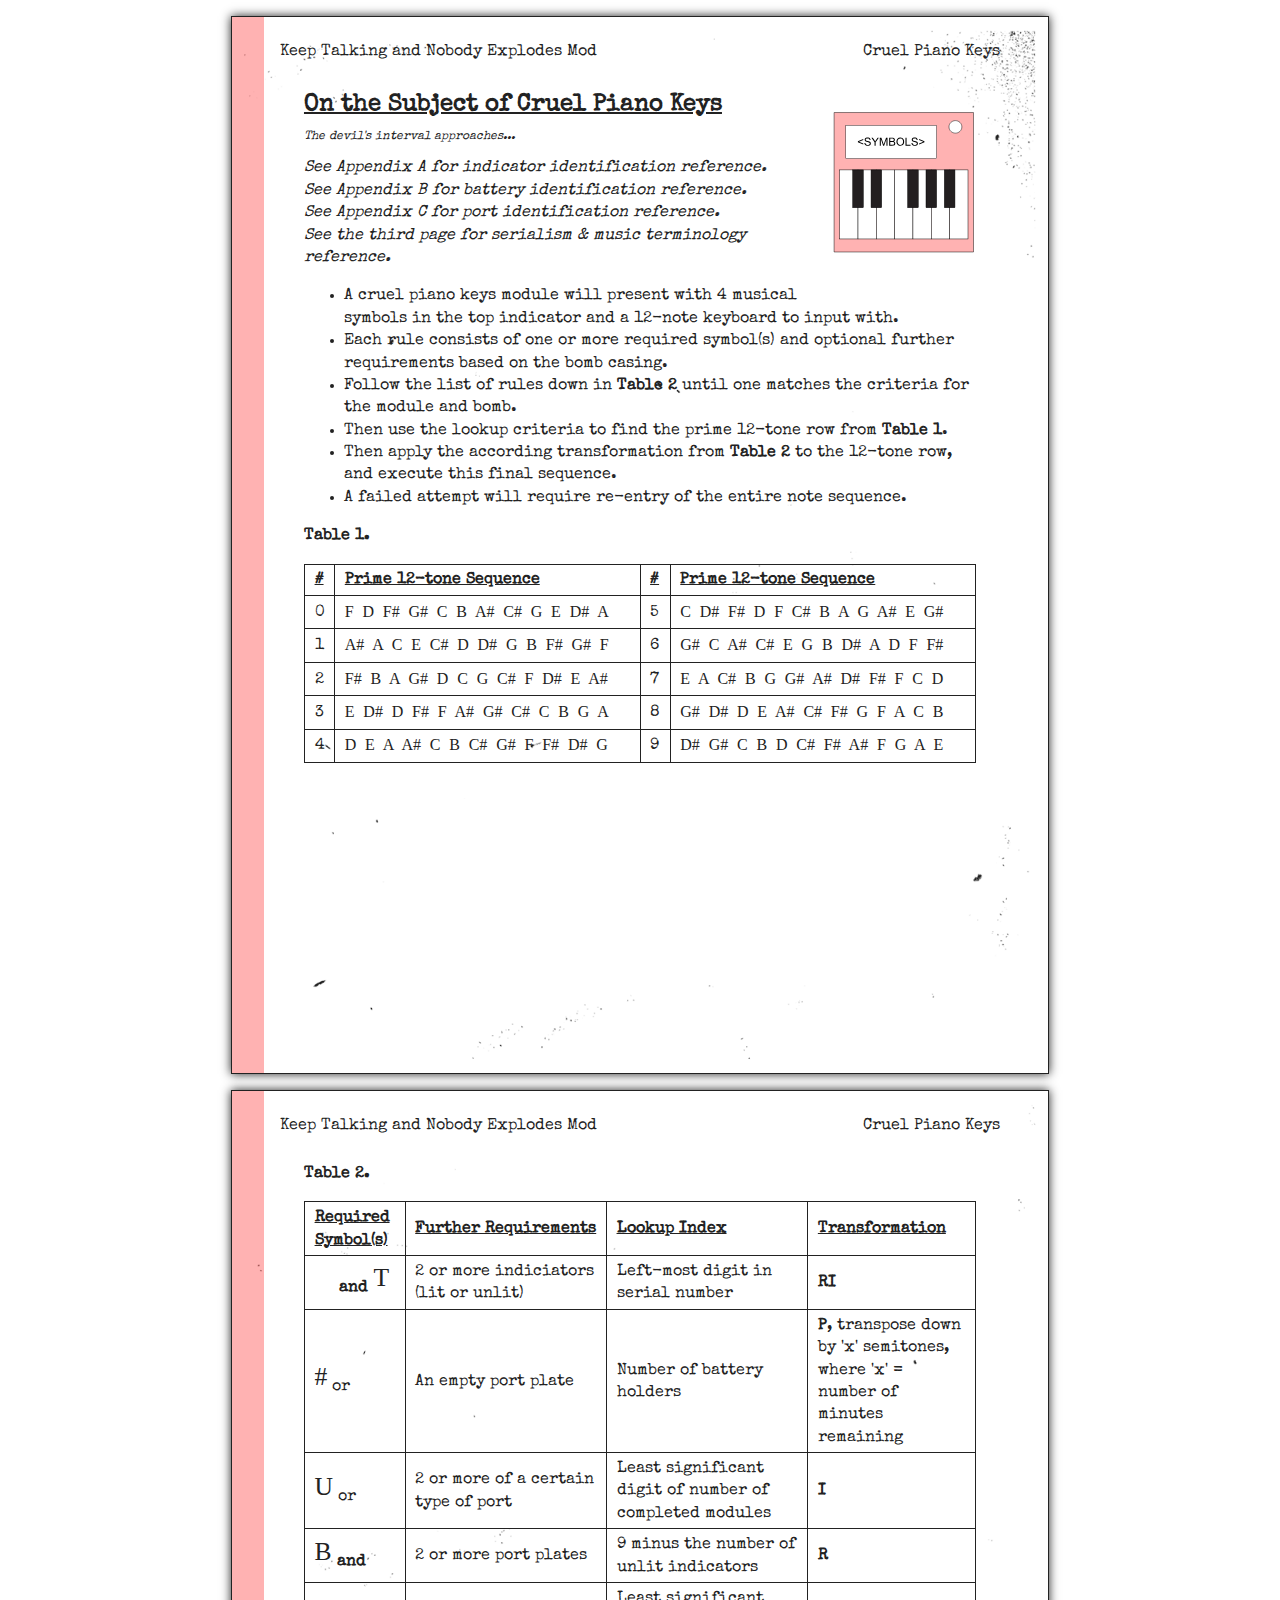
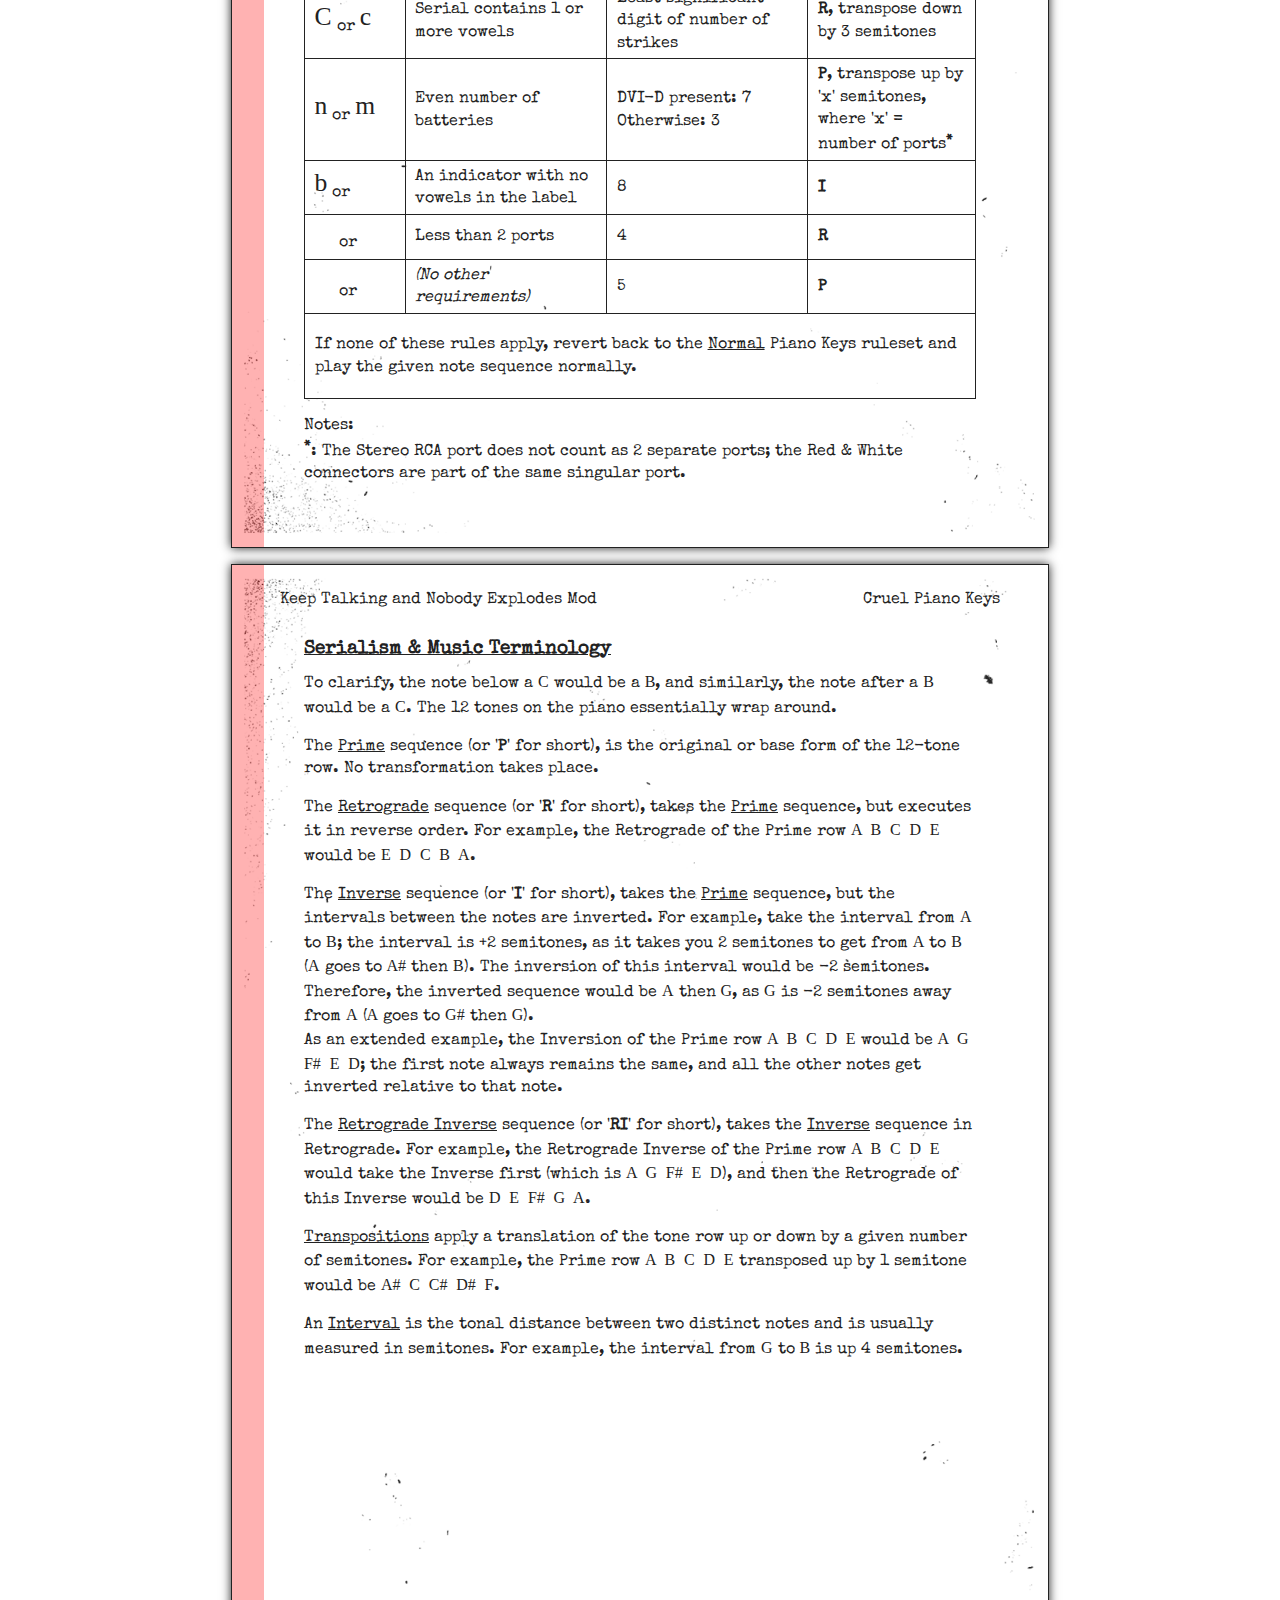
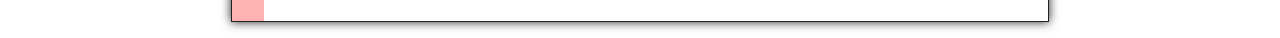
==== CruelManual/index.html @ 4126e9aa "Update the cruel piano keys manual page." ====
<!DOCTYPE html>
<html class="no-js"><!--<![endif]--><head><meta http-equiv="Content-Type" content="text/html; charset=UTF-8">
    
    <meta http-equiv="X-UA-Compatible" content="IE=edge">
    <title>Keep Talking and Nobody Explodes Mod - Cruel Piano Keys</title>
    <meta name="viewport" content="initial-scale=1"> 
    <link href='https://fonts.googleapis.com/css?family=Special+Elite' rel='stylesheet' type='text/css'>
    <link rel="stylesheet" type="text/css" href="css/normalize.css">
    <link rel="stylesheet" type="text/css" href="css/main.css">
</head>
<body>
<div class="section">
    <div class="page page-bg-03">
        <div class="hardmodule-wrap">
            <div class="hardmodule">
            </div>
        </div>
        <div class="page-header">
			<span class="page-header-doc-title">Keep Talking and Nobody Explodes Mod</span>
			<span class="page-header-section-title">Cruel Piano Keys</span>
		</div>
        <div class="page-content">
    	    <img src="img/Component.svg" class="diagram" />
            <h2>On the Subject of Cruel Piano Keys</h2>
            <p class="flavour-text">
                The devil's interval approaches...
			</p>
            <p class="appendix-reference">
                See Appendix A for indicator identification reference.<br />
                See Appendix B for battery identification reference.<br />
                See Appendix C for port identification reference.<br />
                See the third page for serialism &amp; music terminology reference.
            </p>
            <p>
			<ul>
                <li>A cruel piano keys module will present with 4 musical symbols in the top indicator and a 12-note keyboard to input with.</li>
                <li>Each rule consists of one or more required symbol(s) and optional further requirements based on the bomb casing.</li>
                <li>Follow the list of rules down in <strong>Table 2</strong> until one matches the criteria for the module and bomb.</li>
                <li>Then use the lookup criteria to find the prime 12-tone row from <strong>Table 1</strong>.</li>
                <li>Then apply the according transformation from <strong>Table 2</strong> to the 12-tone row, and execute this final sequence.</li>
                <li>A failed attempt will require re-entry of the entire note sequence.</li>
            </ul>
            </p>
            <p>
            <strong>Table 1.</strong>
            <table>
                <thead>
                    <tr>
                        <td width="4%"><strong><em>#</em></strong></td>
                        <td width="46%"><strong><em>Prime 12-tone Sequence</em></strong></td>
                        <td width="4%"><strong><em>#</em></strong></td>
                        <td width="46%"><strong><em>Prime 12-tone Sequence</em></strong></td>
                    </tr>
                </thead>
                <tr>
                    <td>0</td>
                    <td><span class="music-chord">F D F# G# C B A# C# G E D# A</span></td>
                    <td>5</td>
                    <td><span class="music-chord">C D# F# D F C# B A G A# E G#</span></td>
                </tr>
                <tr>
                    <td>1</td>
                    <td><span class="music-chord">A# A C E C# D D# G B F# G# F</span></td>
                    <td>6</td>
                    <td><span class="music-chord">G# C A# C# E G B D# A D F F#</span></td>
                </tr>
                <tr>
                    <td>2</td>
                    <td><span class="music-chord">F# B A G# D C G C# F D# E A#</span></td>
                    <td>7</td>
                    <td><span class="music-chord">E A C# B G G# A# D# F# F C D</span></td>
                </tr>
                <tr>
                    <td>3</td>
                    <td><span class="music-chord">E D# D F# F A# G# C# C B G A</span></td>
                    <td>8</td>
                    <td><span class="music-chord">G# D# D E A# C# F# G F A C B</span></td>
                </tr>
                <tr>
                    <td>4</td>
                    <td><span class="music-chord">D E A A# C B C# G# F F# D# G</span></td>
                    <td>9</td>
                    <td><span class="music-chord">D# G# C B D C# F# A# F G A E</span></td>
                </tr>
            </table>
            </p>
        </div>
    </div>
</div>
<div class="section">
    <div class="page page-bg-05">
        <div class="hardmodule-wrap">
            <div class="hardmodule">
            </div>
        </div>
        <div class="page-header">
            <span class="page-header-doc-title">Keep Talking and Nobody Explodes Mod</span>
            <span class="page-header-section-title">Cruel Piano Keys</span>
        </div>
        <div class="page-content">
            <p>
            <strong>Table 2.</strong>
            <table>
                <thead>
                    <tr>
                        <td width="15%"><strong><em>Required Symbol(s)</em></strong></td>
                        <td width="30%"><strong><em>Further Requirements</em></strong></td>
                        <td width="30%"><strong><em>Lookup Index</em></strong></td>
                        <td width="25%"><strong><em>Transformation</em></strong></td>
                    </tr>
                </thead>

<!--
                /Natural: n
                /Flat: b
                /Sharp: #
                /Mordent: m
                /Turn = T
                /CommonTime = c
                /CutCommonTime = C
                /Fermata = U                
                /AltoClef = B

                /CrotchetRest = 
                //DownBow = 
                //Breeve = 
                //SemiquaverRest = 
                //DoubleSharp = 
-->

                <tr>
                    <td><span class="music-symbol"></span> <strong>and</strong> <span class="music-symbol">T</span></td>
                    <td>2 or more indiciators (lit or unlit)</td>
                    <td>Left-most digit in serial number</td>
                    <td><strong>RI</strong></td>
                </tr>  
                <tr>
                    <td><span class="music-symbol">#</span> or <span class="music-symbol"></span></td>
                    <td>An empty port plate</td>
                    <td>Number of battery holders</td>
                    <td><strong>P</strong>, transpose down by 'x' semitones, where 'x' = number of minutes remaining</td>
                </tr>
                <tr>
                    <td><span class="music-symbol">U</span> or <span class="music-symbol"></span></td>
                    <td>2 or more of a certain type of port</td>
                    <td>Least significant digit of number of completed modules</td>
                    <td><strong>I</strong></td>
                </tr>
                <tr>
                    <td><span class="music-symbol">B</span> <strong>and</strong> <span class="music-symbol"></span></td>
                    <td>2 or more port plates</td>
                    <td>9 minus the number of unlit indicators</td>
                    <td><strong>R</strong></td>
                </tr>
                <tr>
                    <td><span class="music-symbol">C</span> or <span class="music-symbol">c</span></td>
                    <td>Serial contains 1 or more vowels</td>
                    <td>Least significant digit of number of strikes</td>
                    <td><strong>R</strong>, transpose down by 3 semitones</td>
                </tr>
                <tr>
                    <td><span class="music-symbol">n</span> or <span class="music-symbol">m</span></td>
                    <td>Even number of batteries</td>
                    <td>DVI-D present: 7<br />Otherwise: 3</td>
                    <td><strong>P</strong>, transpose up by 'x' semitones, where 'x' = number of ports<strong><sup>*</sup></strong></td>
                </tr>
                <tr>
                    <td><span class="music-symbol">b</span> or <span class="music-symbol"></span></td>
                    <td>An indicator with no vowels in the label</td>
                    <td>8</td>
                    <td><strong>I</strong></td>
                </tr>
                <tr>
                    <td><span class="music-symbol"></span> or <span class="music-symbol"></span></td>
                    <td>Less than 2 ports</td>
                    <td>4</td>
                    <td><strong>R</strong></td>
                </tr>
                <tr>
                    <td><span class="music-symbol"></span> or <span class="music-symbol"></span></td>
                    <td><span class="no-requirement">(No other requirements)</td>
                    <td>5</td>
                    <td><strong>P</strong></td>
                </tr>
                <tr>
                    <td colspan="4"><div style="margin:1em 0 1em 0">If none of these rules apply, revert back to the <em>Normal</em> Piano Keys ruleset and play the given note sequence normally.</div></td>
                </tr>
            </table>
            </p>
            <p>
            Notes:<br />
            <strong><sup>*</sup></strong>: The Stereo RCA port does not count as 2 separate ports; the Red &amp; White connectors are part of the same singular port.
            </p>
        </div>
    </div>
</div>
<div class="section">
    <div class="page page-bg-02">
        <div class="hardmodule-wrap">
            <div class="hardmodule">
            </div>
        </div>
        <div class="page-header">
            <span class="page-header-doc-title">Keep Talking and Nobody Explodes Mod</span>
            <span class="page-header-section-title">Cruel Piano Keys</span>
        </div>
        <div class="page-content">
            <h3>Serialism &amp; Music Terminology</h3>
            <p>
                To clarify, the note below a <span class="music-chord">C</span> would be a <span class="music-chord">B</span>, and similarly, the note after a <span class="music-chord">B</span> would be a <span class="music-chord">C</span>. The 12 tones on the piano essentially wrap around.
            </p>
            <p>
                The <em>Prime</em> sequence (or '<strong>P</strong>' for short), is the original or base form of the 12-tone row. No transformation takes place.
            </p>
            <p>
                The <em>Retrograde</em> sequence (or '<strong>R</strong>' for short), takes the <em>Prime</em> sequence, but executes it in reverse order. For example, the Retrograde of the Prime row <span class="music-chord">A B C D E</span> would be <span class="music-chord">E D C B A</span>.
            </p>
            <p>
                The <em>Inverse</em> sequence (or '<strong>I</strong>' for short), takes the <em>Prime</em> sequence, but the intervals between the notes are inverted. For example, take the interval from <span class="music-chord">A</span> to <span class="music-chord">B</span>; the interval is +2 semitones, as it takes you 2 semitones to get from <span class="music-chord">A</span> to <span class="music-chord">B</span> (<span class="music-chord">A</span> goes to <span class="music-chord">A#</span> then <span class="music-chord">B</span>). The inversion of this interval would be -2 semitones. Therefore, the inverted sequence would be <span class="music-chord">A</span> then <span class="music-chord">G</span>, as <span class="music-chord">G</span> is -2 semitones away from <span class="music-chord">A</span> (<span class="music-chord">A</span> goes to <span class="music-chord">G#</span> then <span class="music-chord">G</span>).<br />As an extended example, the Inversion of the Prime row <span class="music-chord">A B C D E</span> would be <span class="music-chord">A G F# E D</span>; the first note always remains the same, and all the other notes get inverted relative to that note.
            </p>
            <p>
                The <em>Retrograde Inverse</em> sequence (or '<strong>RI</strong>' for short), takes the <em>Inverse</em> sequence in Retrograde. For example, the Retrograde Inverse of the Prime row <span class="music-chord">A B C D E</span> would take the Inverse first (which is <span class="music-chord">A G F# E D</span>), and then the Retrograde of this Inverse would be <span class="music-chord">D E F# G A</span>.
            </p>
            <p>
                <em>Transpositions</em> apply a translation of the tone row up or down by a given number of semitones. For example, the Prime row <span class="music-chord">A B C D E</span> transposed up by 1 semitone would be <span class="music-chord">A# C C# D# F</span>.
            </p>
            <p>
                An <em>Interval</em> is the tonal distance between two distinct notes and is usually measured in semitones. For example, the interval from <span class="music-chord">G</span> to <span class="music-chord">B</span> is up 4 semitones.
            </p>
        </div>
    </div>
</div>
</body>
</html>
---- CruelManual/css/main.css ----
/* 
 *  Some useful numbers...
 *
 *  When font-size is 1em/12pt/16px/100%:
 *  1px = 0.0625em (when PPI is 96)
 *  1in = 6em
 *  1pt = 0.0833333em (1/12em)
 *
 */

/*! HTML5 Boilerplate v4.3.0 | MIT License | http://h5bp.com/ */

/*
 * What follows is the result of much research on cross-browser styling.
 * Credit left inline and big thanks to Nicolas Gallagher, Jonathan Neal,
 * Kroc Camen, and the H5BP dev community and team.
 */

/* ==========================================================================
   Base styles: opinionated defaults
   ========================================================================== */

html,
button,
input,
select,
textarea {
    color: #222;
}
@media print {
    html,
    button,
    input,
    select,
    textarea {
        color: #000;
    }
}

@font-face {
    font-family: 'OpusStd';
    src: url('../font/OpusStd.otf');
}

@font-face {
    font-family: 'OpusChordsSansStd';
    src: url('../font/OpusChordsSansStd.otf');
}

html {
    font-family: 'Special Elite', 'Courier New', monospace;
    font-size: 1em;
    line-height: 1.4;
}

/*
 * Remove text-shadow in selection highlight: h5bp.com/i
 * These selection rule sets have to be separate.
 * Customize the background color to match your design.
 */

::-moz-selection {
    background: #b3d4fc;
    text-shadow: none;
}

::selection {
    background: #b3d4fc;
    text-shadow: none;
}

/*
 * A better looking default horizontal rule
 */

hr {
    display: block;
    height: 1px;
    border: 0;
    border-top: 1px solid #ccc;
    margin: 1em 0;
    padding: 0;
}

/*
 * Remove the gap between images, videos, audio and canvas and the bottom of
 * their containers: h5bp.com/i/440
 */

audio,
canvas,
img,
video {
    vertical-align: middle;
}

/*
 * Remove default fieldset styles.
 */

fieldset {
    border: 0;
    margin: 0;
    padding: 0;
}

/*
 * Allow only vertical resizing of textareas.
 */

textarea {
    resize: vertical;
}

/* ==========================================================================
   Author's custom styles
   ========================================================================== */

html {
    margin: 0;
    padding: 0;
}
body {
    margin: 0;
    padding: 0;
    background: url('../img/web-background.jpg');
    background-attachment: fixed;
}
@media print {
    body {
        background: none;
    }
}

p,
pre {
    margin: .5em 0 1em; /* bring top of paragraphs closer to headers */
}

em {
    font-style:normal;
    text-decoration:underline;
}

h1 {
    font-size: 2em;
    margin: 0.67em 0 0;
}

h2 {
    font-size: 1.5em;
    margin: 0.83em 0 0;
}

h3 {
    font-size: 1.17em;
    margin: 1em 0 0;
}

h4 {
    font-size: 1em;
    margin: 1.33em 0 0;
}

h5 {
    font-size: 0.83em;
    margin: 1.67em 0 0;
}

h6 {
    font-size: 0.67em;
    margin: 2.33em 0 0;
}

h2, h3, h4 {
    text-decoration:underline;
}

li ul {
    margin: 0;
}

table {
    border-collapse:collapse;
}

table, th, td {
    border: 1px solid #222;
}
@media print {
    table, th, td {
        border-color: black;
    }
}

td, th {
    padding: .3em .6em .2em;
}

.new-block-formatting-context {
     /* Starts a new block formatting context which will prevent text from wrapping tightly around
        an image, etc.
        http://colinaarts.com/articles/the-magic-of-overflow-hidden/
      */
    overflow: hidden;
}

.no-border, .no-border tr, .no-border tr th, .no-border tr td {
    border: none;
}

.centered-img {
    display: block;
    margin-left: auto;
    margin-right: auto;
}

.diagram {
    width: 9em;
    float: right;
    margin-left: 1em;
    margin-bottom: 1em;
}

.diagram-label {
	text-align:center;
}

.page {
    margin: 1em auto;
    padding: 0;
    border: 1px solid #222; /* Safely using px because exists outside layout of page content */
    box-shadow: #222 0.0em 0em 0.6em;
    clear: both;
    background-color: #FFF;
    background-repeat: no-repeat;
    background-position: center; 
    background-size: 100%;
    width: 51em; /* = 8.5in at 12pt (1em) */
    min-height: 66em; /* = 11in at 12pt (1em) */
}
@media print {
    .page {
        margin: 0;
        border: none;
        box-shadow: none;
        max-width: none;
        min-height: initial;

        width: 51em; /* = 8.5in at 12pt (1em) */
        height: 66em; /* = 11in at 12pt (1em) */
        page-break-before: always;
    }
}

.page-bg-01 {
    background-image: url("../img/page-bg-noise-01.png");
}

.page-bg-02 {
    background-image: url("../img/page-bg-noise-02.png");
}

.page-bg-03 {
    background-image: url("../img/page-bg-noise-03.png");
}

.page-bg-04 {
    background-image: url("../img/page-bg-noise-04.png");
}

.page-bg-05 {
    background-image: url("../img/page-bg-noise-05.png");
}

.page-bg-06 {
    background-image: url("../img/page-bg-noise-06.png");
}

.page-bg-07 {
    background-image: url("../img/page-bg-noise-07.png");
}

@media print {
    .page-first {
        page-break-before: auto;
    }
}

.hardmodule-wrap {
    position: relative;
    width: 0px;
    height: 0px;
}

.hardmodule {
    position: relative;
    width: 2em;
    height: 66em;
    opacity: 0.3;
    background-color: #FF0000;
    -webkit-print-color-adjust: exact;
}

.page-content {
    margin: 4.5em 8.82% 0; /* = 0.75in ~0.75in 0 at 12pt (1em) */
    min-height: 57em; /* Leaving 3em at the bottom for footer (0.75in) */
}

.page-header {
    display: block;
    position: relative;
    height: 0;
    top: 1.5em; /* = 0.25in at 12pt (1em) */
    margin: 0 5.88%; /* = ~0.5in at 12pt (1em) */
}
/*.page-first .page-header {
    display: none;
}*/
.page-header-section-title {
    position: relative;
    height: 0;
    top: 0;
    float: right;
}
.page-header-doc-title {
    position: relative;
    height: 0;
    top: 0;
}

.page-footer {
    text-align: center;
}

.relative-footer {
    margin-top: 1.5em; /* = 0.25in */
    height: 3em /* = 0.5in */
}

.absolute-footer {
    position: relative;
    height: 0;
    top: 63em; /* = 10.5in at 12pt (1em) */
    display: none;
}

@media print {
    .relative-footer {
        display: none;
    }

    .absolute-footer {
        display: block;
    }
}

.appendix-reference {
    font-style: italic;
}

/* ==========================================================================
   Section-specific
   ========================================================================== */

.instructions {
    font-family: 'Cabin', sans-serif;
    line-height: normal;
}

.instructions h2, .instructions h3, .instructions h4 {
    text-decoration:none;
}

.instructions em {
    font-style: italic;
    text-decoration: none;
}

.bomb-diagram {
    text-align: center;
    margin: 0 auto;
    display:block;
}

.bomb-diagram-front {
	width: 18.0020625em; /* Hardcoding for IE */
}

.bomb-diagram-side {
	width: 5.3895625em; /* Hardcoding for IE */
}

.diagram-label {
}

.bomb-diagram img {
    height: 11.7em; /* just barely gives enough room for all the other text */
    vertical-align: middle;
    padding: .5em 1em;
}

.bomb-diagram table, .bomb-diagram tr, .bomb-diagram td {
    margin:0;
    padding:0;
    border:0;
}

.bomb-diagram table {
    margin: 0 auto;
}

.timer-diagram {
    text-align: center;
    display: block;
    float: right;
    width: 5em;
    padding: 0;
    margin: 0 0 2em 2em;
}

.timer-diagram img {
    width: 100%;
    margin: 0;
    padding: 0;
}

.section-title .page-content {
    text-align: center;
}

.section-title .vertical-spacer
{
    height: 20.5em;
}

.music-image {
    height: 45em;
}

.music-table td, .music-table th {
    padding: 0;
}

.password-table {
    margin-left: auto;
    margin-right: auto;
}

.repeaters-table {
    width: 98%;
    border: none;
    margin-left: auto;
    margin-right: auto;
}

.repeaters-spacer {
	border:none;
}

.whos-on-first-step1-table, .whos-on-first-step1-table td  {
    margin-left: auto;
    margin-right: auto;
	border:none;
}

.whos-on-first-step1-table th, .whos-on-first-step1-table td {
	font-size: 0.9em;
    width: 6.5em;
    padding: 0.45em 0.45em .7em .7em;
}

.whos-on-first-step1-table th table, .whos-on-first-step1-table td table {
    width: 95%;
    margin-left: auto;
    margin-right: auto;
		
}            

.whos-on-first-look-at-display  {
	background-color: black;
	color: white;
}
                            
.whos-on-first-step1-table td table td
{
	font-size: 1em;
    height: 1.5em;
	width: 50%;
    padding: 0;
	text-align: center;
	border: 1px solid black;
}

.whos-on-first-step1-table td table th
{
	font-size: 1em;
	height: 1.5em;
	padding: 0.1em 0.1em;
	text-align: center;
	border: 1px solid black;
}

.whos-on-first-step1-table th {
	border: 1px solid black;
}

.whos-on-first-step2-table {
	width: 105%;
}

.whos-on-first-step2-table th {
    padding-left: .2em;
	padding-right: .2em;
	padding-top: .15em;
	padding-bottom: .15em;
}

.whos-on-first-step2-table td {
    font-size: .78em;
}

.keypad-table {
    margin-left: auto;
    margin-right: auto;
    font-family: Arial, sans-serif;
    font-size: 2.2em;
    border-style: none;
    text-align: center;
}

.keypad-table-column {
    background-color: #FFF; /*For ensuring photocopy noise doesn't affect symbols*/
	padding: .1em;
}

.keypad-table-spacer {
	border-style: none;
}

.keypad-symbol-image {
	height:1.9em;
}

.maze {
	width:11em;
	height:11em;
	margin:.1em;
}

#morseCodeChart {
	float: left;
	margin-right: 1em;
    height: 32em;
	width: 24.8270625em; /* Hardcode for IE */
	border:1px solid #021a40;
	background-color:#ffffff;
}

.morse-code table th {
	font-size: 1.2em;
	font-weight: bold;
	width: 5em;
}

.morse-code table td {
	text-align: center;
}

.venn-wires table th {
	font-size: 1.2em;
	font-weight: bold;
}

.venn-wires table td {
	text-align: center;
}

#venndiagram {
	display: block;
	width: 70%;
    position:relative;
    top: -2em;
	margin-bottom: 0;
	margin-left: auto;
	margin-right: auto;
}


#vennlegend {
	width: 20em;
	float: left;
    position:relative;
    top: -0.7em;
}

#venntable {
	border-width: 0.2em;
    position:relative;
    top: -0.7em;
}

#venntable td {
	font-size: 0.75em;
}

.venn-wires .appendix-reference {
    margin-top: 0;
    position:relative;
}

.appendix-ports table {
    margin-top: 1em;
}

.appendix-ports img {
	height: 5em;
}

.appendix-ports table td {
	text-align: center;
}

.appendix-ports table th {
	font-size: 1.2em;
	font-weight: bold;
}

.needy-knob table {
    margin-left: 1.3em;
    margin-right: 1.3em;
}

.needy-knob table td, .needy-knob table th {
    width: 1.5em;
    text-align:center;
}

.needy-diagram-label {
	text-align:left;
}

.wire-sequence table {
    display: inline-table;
    margin-top: 1em;
    margin-bottom: 1em;
    width: 15.3em;
    font-size: 0.9em;
}

.wire-sequence td, .wire-sequence th {
    padding-left: 0.4em;
    padding-right: 0.4em;
}

.wire-sequence table .header {
    background-color: #222;
    color: #FFF;
}

.wire-sequence .blue-table {
    /* Because it's the middle table... */
    margin-left: .3em;
    margin-right: .3em;
}

.wire-sequence .second-col {
    width: 5em;
}

.memory-rules p {
    margin-top: .3em;
    font-size: 0.95em; /* TODO: Remove this, it's a quick hack to get printing looking nicer with our placeholder graphic design. */
}

.rhythm-heaven .sub-components {
    text-align: center;
    margin-left: auto;
    margin-right: auto;
}

.rhythm-heaven .sub-components img {
    width: 5em;
    max-height: 4em;
}

.rhythm-heaven .example {
    width: 29em;
    float: right;
    position: relative;
    top: -2.9em;
}

.rhythm-heaven .example td, .rhythm-heaven .example th {
    padding: .15em .7em;
}

.flavour-text
{
	font-style: italic;
	font-size:75%;
    margin-top: .5em;
}

.music-symbol
{
    font-family:'OpusStd';
    font-size:1.6em;
    position:relative;
    top:-0.2em;
}

.music-chord
{
    font-family:'OpusChordsSansStd';
    word-spacing:0.3em;
}

.no-requirement
{
    font-style:italic;
}

/* ==========================================================================
   Helper classes
   ========================================================================== */

/*
 * Image replacement
 */

.ir {
    background-color: transparent;
    border: 0;
    overflow: hidden;
    /* IE 6/7 fallback */
    *text-indent: -9999px;
}

.ir:before {
    content: "";
    display: block;
    width: 0;
    height: 150%;
}

/*
 * Hide from both screenreaders and browsers: h5bp.com/u
 */

.hidden {
    display: none !important;
    visibility: hidden;
}

/*
 * Hide from both screenreaders and browsers, but only for non-print
 */
.hide-screen {
    display: none;
    visibility: hidden;
}

@media print {
    .hide-screen {
        display: initial;
        visibility: initial;
    }
}

/*
 * Hide from both screenreaders and browsers, but only for print
 */
@media print {
    .hide-print {
        display: none;
        visibility: hidden;
    }
}

/*
 * Hide only visually, but have it available for screenreaders: h5bp.com/v
 */

.visuallyhidden {
    border: 0;
    clip: rect(0 0 0 0);
    height: 1px;
    margin: -1px;
    overflow: hidden;
    padding: 0;
    position: absolute;
    width: 1px;
}

/*
 * Extends the .visuallyhidden class to allow the element to be focusable
 * when navigated to via the keyboard: h5bp.com/p
 */

.visuallyhidden.focusable:active,
.visuallyhidden.focusable:focus {
    clip: auto;
    height: auto;
    margin: 0;
    overflow: visible;
    position: static;
    width: auto;
}

/*
 * Hide visually and from screenreaders, but maintain layout
 */

.invisible {
    visibility: hidden;
}

/*
 * Clearfix: contain floats
 *
 * For modern browsers
 * 1. The space content is one way to avoid an Opera bug when the
 *    `contenteditable` attribute is included anywhere else in the document.
 *    Otherwise it causes space to appear at the top and bottom of elements
 *    that receive the `clearfix` class.
 * 2. The use of `table` rather than `block` is only necessary if using
 *    `:before` to contain the top-margins of child elements.
 */

.clearfix:before,
.clearfix:after {
    content: " "; /* 1 */
    display: table; /* 2 */
}

.clearfix:after {
    clear: both;
}

/*
 * For IE 6/7 only
 * Include this rule to trigger hasLayout and contain floats.
 */

.clearfix {
    *zoom: 1;
}

/* ==========================================================================
   EXAMPLE Media Queries for Responsive Design.
   These examples override the primary ('mobile first') styles.
   Modify as content requires.
   ========================================================================== */

@media only screen and (min-width: 35em) {
    /* Style adjustments for viewports that meet the condition */
}

@media print,
       (-o-min-device-pixel-ratio: 5/4),
       (-webkit-min-device-pixel-ratio: 1.25),
       (min-resolution: 120dpi) {
    /* Style adjustments for high resolution devices */
}

/* ==========================================================================
   Print styles.
   Inlined to avoid required HTTP connection: h5bp.com/r
   ========================================================================== */

@media print {
    /* Removed all this stuff because we'll be aiming to make everything deliberate for print */
    * {
        /*background: transparent !important;
        color: #000 !important;*/ /* Black prints faster: h5bp.com/s */
        /*box-shadow: none !important;
        text-shadow: none !important;*/
    }

    a,
    a:visited {
        text-decoration: underline;
    }

    a[href]:after {
        content: " (" attr(href) ")";
    }

    abbr[title]:after {
        content: " (" attr(title) ")";
    }

    /*
     * Don't show links for images, or javascript/internal links
     */

    .ir a:after,
    a[href^="javascript:"]:after,
    a[href^="#"]:after {
        content: "";
    }

    pre,
    blockquote {
        border: 1px solid #999;
        page-break-inside: avoid;
    }

    thead {
        display: table-header-group; /* h5bp.com/t */
    }

    tr,
    img {
        page-break-inside: avoid;
    }

    img {
        max-width: 100% !important;
    }
    
    @page {
        margin: 0;
    }

    p,
    h2,
    h3 {
        orphans: 3;
        widows: 3;
    }

    h2,
    h3 {
        page-break-after: avoid;
    }
}
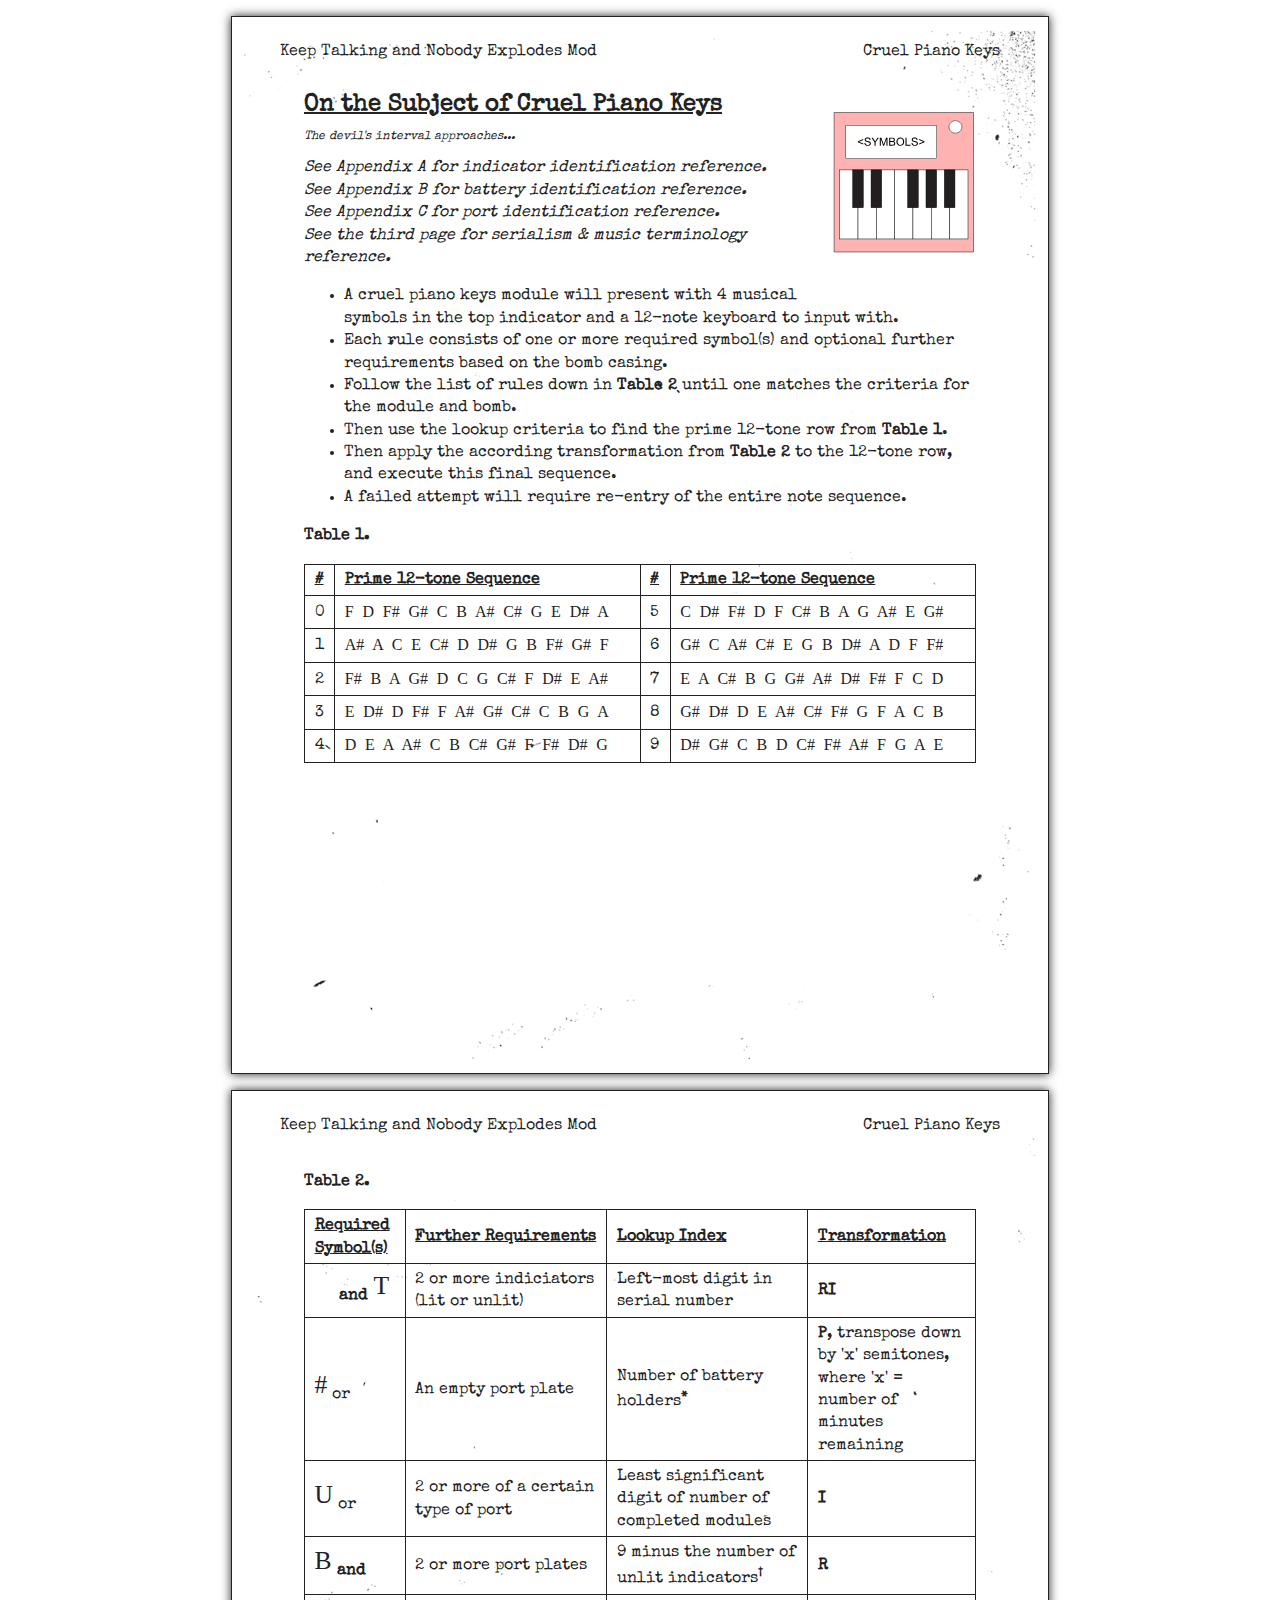
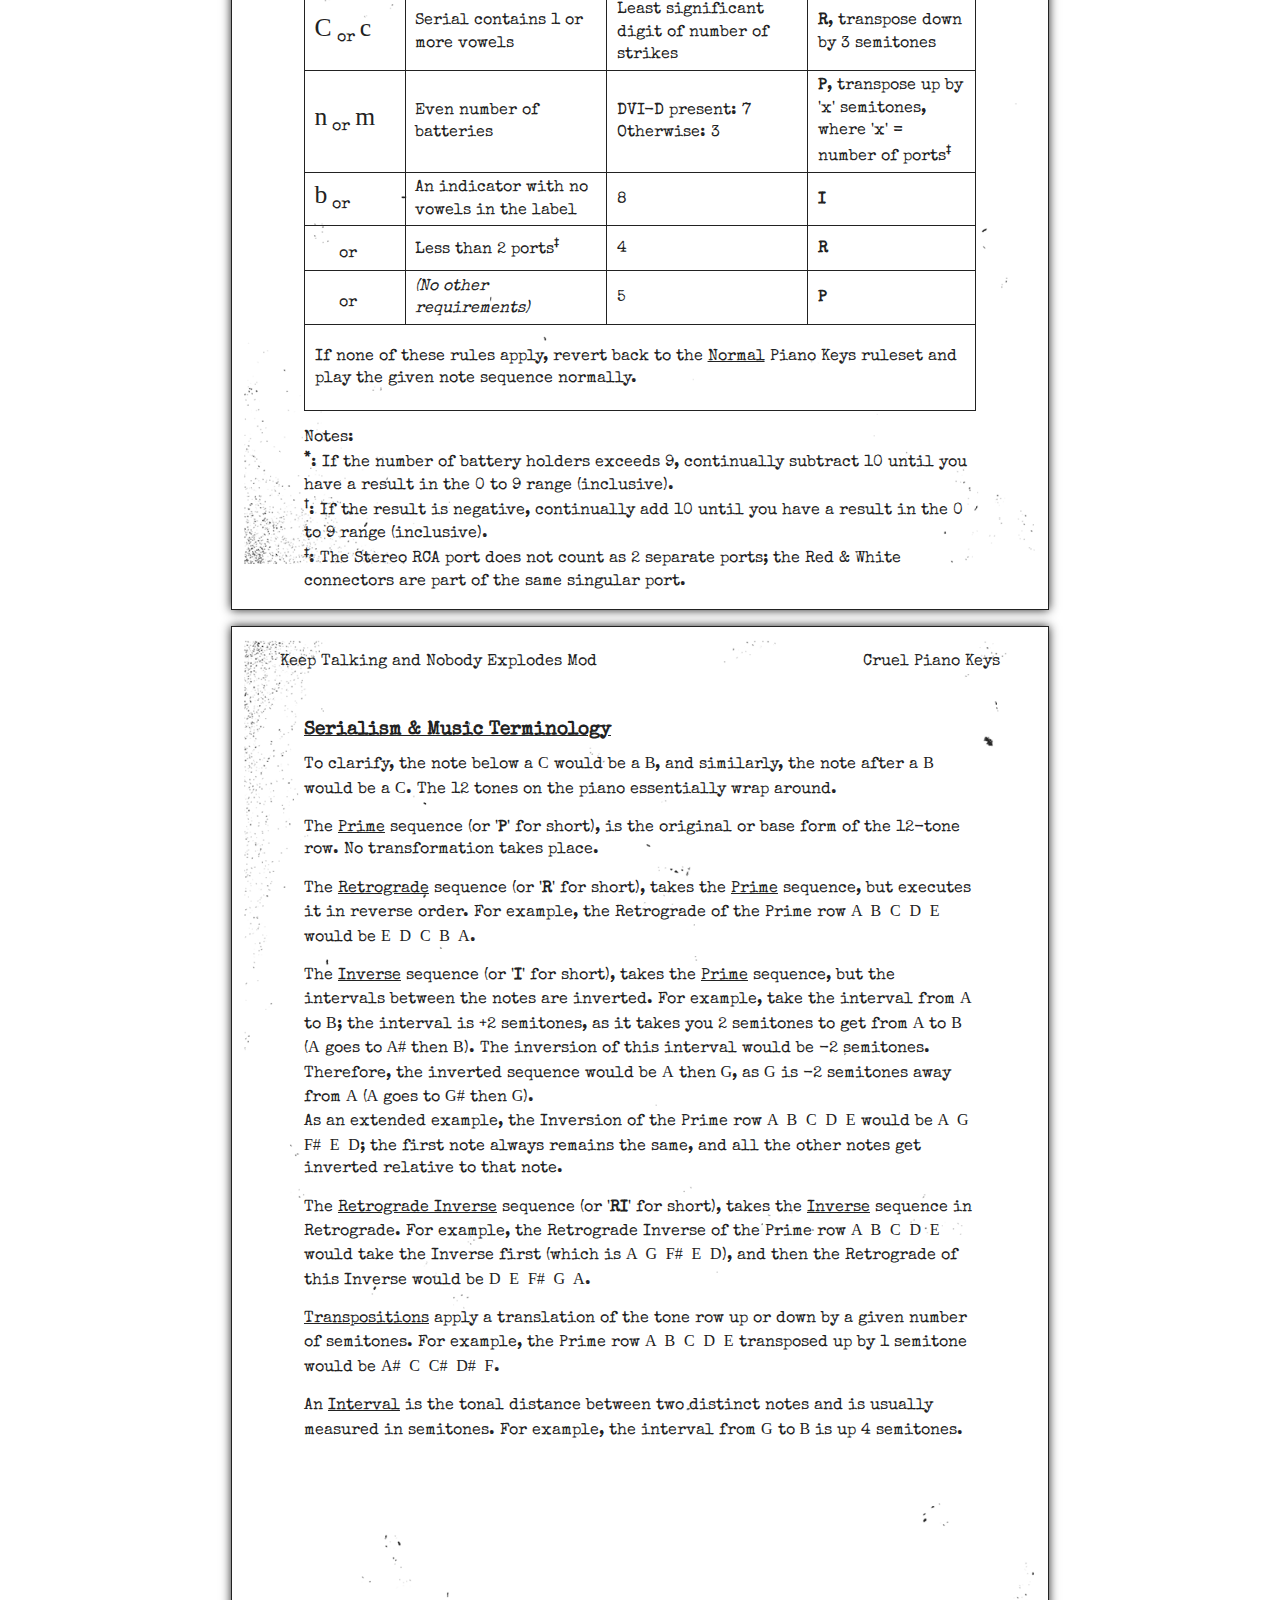
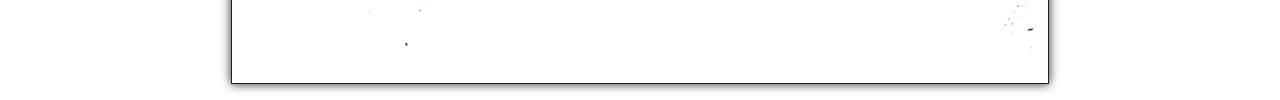
==== commit 4f8e5cdb: "Update manual for upcoming update to fix Widget Expander related issue." ====
--- a/CruelManual/index.html
+++ b/CruelManual/index.html
@@ -137,7 +137,7 @@
                 <tr>
                     <td><span class="music-symbol">#</span> or <span class="music-symbol"></span></td>
                     <td>An empty port plate</td>
-                    <td>Number of battery holders</td>
+                    <td>Number of battery holders<strong><sup>*</sup></strong></td>
                     <td><strong>P</strong>, transpose down by 'x' semitones, where 'x' = number of minutes remaining</td>
                 </tr>
                 <tr>
@@ -149,7 +149,7 @@
                 <tr>
                     <td><span class="music-symbol">B</span> <strong>and</strong> <span class="music-symbol"></span></td>
                     <td>2 or more port plates</td>
-                    <td>9 minus the number of unlit indicators</td>
+                    <td>9 minus the number of unlit indicators<strong><sup>†</sup></strong></td>
                     <td><strong>R</strong></td>
                 </tr>
                 <tr>
@@ -162,7 +162,7 @@
                     <td><span class="music-symbol">n</span> or <span class="music-symbol">m</span></td>
                     <td>Even number of batteries</td>
                     <td>DVI-D present: 7<br />Otherwise: 3</td>
-                    <td><strong>P</strong>, transpose up by 'x' semitones, where 'x' = number of ports<strong><sup>*</sup></strong></td>
+                    <td><strong>P</strong>, transpose up by 'x' semitones, where 'x' = number of ports<strong><sup>‡</sup></strong></td>
                 </tr>
                 <tr>
                     <td><span class="music-symbol">b</span> or <span class="music-symbol"></span></td>
@@ -172,7 +172,7 @@
                 </tr>
                 <tr>
                     <td><span class="music-symbol"></span> or <span class="music-symbol"></span></td>
-                    <td>Less than 2 ports</td>
+                    <td>Less than 2 ports<strong><sup>‡</sup></strong></td>
                     <td>4</td>
                     <td><strong>R</strong></td>
                 </tr>
@@ -189,7 +189,9 @@
             </p>
             <p>
             Notes:<br />
-            <strong><sup>*</sup></strong>: The Stereo RCA port does not count as 2 separate ports; the Red &amp; White connectors are part of the same singular port.
+            <strong><sup>*</sup></strong>: If the number of battery holders exceeds 9, continually subtract 10 until you have a result in the 0 to 9 range (inclusive).<br />
+            <strong><sup>†</sup></strong>: If the result is negative, continually add 10 until you have a result in the 0 to 9 range (inclusive).<br />
+            <strong><sup>‡</sup></strong>: The Stereo RCA port does not count as 2 separate ports; the Red &amp; White connectors are part of the same singular port.<br />
             </p>
         </div>
     </div>
--- a/CruelManual/css/main.css
+++ b/CruelManual/css/main.css
@@ -1,5 +1,5 @@
 
-/* 
+/*
  *  Some useful numbers...
  *
  *  When font-size is 1em/12pt/16px/100%:
@@ -124,12 +124,11 @@
 body {
     margin: 0;
     padding: 0;
-    background: url('../img/web-background.jpg');
-    background-attachment: fixed;
-}
-@media print {
+}
+@media screen and (min-width: 900px) {
     body {
-        background: none;
+        background: url('../img/web-background.jpg');
+        background-attachment: fixed;
     }
 }
 
@@ -150,7 +149,7 @@
 
 h2 {
     font-size: 1.5em;
-    margin: 0.83em 0 0;
+    margin: 0;
 }
 
 h3 {
@@ -217,37 +216,53 @@
 }
 
 .diagram {
-    width: 9em;
+    width: 5em;
     float: right;
-    margin-left: 1em;
-    margin-bottom: 1em;
+    margin-left: .5em;
+    margin-bottom: .5em;
+}
+
+@media screen and (min-width: 900px), print {
+    .diagram {
+        width: 9em;
+        margin-left: 1em;
+        margin-bottom: 1em;
+    }
 }
 
 .diagram-label {
-	text-align:center;
-}
-
-.page {
-    margin: 1em auto;
-    padding: 0;
-    border: 1px solid #222; /* Safely using px because exists outside layout of page content */
-    box-shadow: #222 0.0em 0em 0.6em;
-    clear: both;
-    background-color: #FFF;
-    background-repeat: no-repeat;
-    background-position: center; 
-    background-size: 100%;
-    width: 51em; /* = 8.5in at 12pt (1em) */
-    min-height: 66em; /* = 11in at 12pt (1em) */
+    text-align: center;
+}
+
+@media screen and (min-width: 900px) {
+    .page {
+        margin: 1em auto;
+        padding: 0;
+        border: 1px solid #222; /* Safely using px because exists outside layout of page content */
+        box-shadow: #222 0.0em 0em 0.6em;
+        clear: both;
+        background-color: #FFF;
+        background-repeat: no-repeat;
+        background-position: center;
+        background-size: 100%;
+        width: 51em; /* = 8.5in at 12pt (1em) */
+        min-height: 66em; /* = 11in at 12pt (1em) */
+    }
 }
 @media print {
     .page {
         margin: 0;
+        padding: 0;
         border: none;
         box-shadow: none;
         max-width: none;
         min-height: initial;
 
+        background-color: #FFF;
+        background-repeat: no-repeat;
+        background-position: center;
+        background-size: 100%;
+
         width: 51em; /* = 8.5in at 12pt (1em) */
         height: 66em; /* = 11in at 12pt (1em) */
         page-break-before: always;
@@ -288,24 +303,17 @@
     }
 }
 
-.hardmodule-wrap {
-    position: relative;
-    width: 0px;
-    height: 0px;
-}
-
-.hardmodule {
-    position: relative;
-    width: 2em;
-    height: 66em;
-    opacity: 0.3;
-    background-color: #FF0000;
-    -webkit-print-color-adjust: exact;
-}
-
 .page-content {
-    margin: 4.5em 8.82% 0; /* = 0.75in ~0.75in 0 at 12pt (1em) */
-    min-height: 57em; /* Leaving 3em at the bottom for footer (0.75in) */
+    margin: 0 5%; /* = 0.75in ~0.75in 0 at 12pt (1em) */
+    padding-top: 4em;
+}
+
+@media screen and (min-width: 900px), print {
+    .page-content {
+        margin: 0 8.82%;
+        padding-top: 4.5em;
+        min-height: 57em; /* Leaving 3em at the bottom for footer (0.75in) */
+    }
 }
 
 .page-header {
@@ -315,9 +323,16 @@
     top: 1.5em; /* = 0.25in at 12pt (1em) */
     margin: 0 5.88%; /* = ~0.5in at 12pt (1em) */
 }
-/*.page-first .page-header {
-    display: none;
-}*/
+
+@media screen and (max-width: 900px) {
+    .page .page-header {
+        display: none;
+    }
+    .section {
+        margin-bottom: 3em;
+    }
+}
+
 .page-header-section-title {
     position: relative;
     height: 0;
@@ -335,25 +350,19 @@
 }
 
 .relative-footer {
-    margin-top: 1.5em; /* = 0.25in */
-    height: 3em /* = 0.5in */
+    display: none;
+}
+
+@media screen and (min-width: 900px) {
+    .relative-footer {
+        margin-top: 1.5em; /* = 0.25in */
+        height: 3em; /* = 0.5in */
+        display: block;
+    }
 }
 
 .absolute-footer {
-    position: relative;
-    height: 0;
-    top: 63em; /* = 10.5in at 12pt (1em) */
     display: none;
-}
-
-@media print {
-    .relative-footer {
-        display: none;
-    }
-
-    .absolute-footer {
-        display: block;
-    }
 }
 
 .appendix-reference {
@@ -385,11 +394,11 @@
 }
 
 .bomb-diagram-front {
-	width: 18.0020625em; /* Hardcoding for IE */
+    width: 18.0020625em; /* Hardcoding for IE */
 }
 
 .bomb-diagram-side {
-	width: 5.3895625em; /* Hardcoding for IE */
+    width: 5.3895625em; /* Hardcoding for IE */
 }
 
 .diagram-label {
@@ -456,17 +465,17 @@
 }
 
 .repeaters-spacer {
-	border:none;
+    border:none;
 }
 
 .whos-on-first-step1-table, .whos-on-first-step1-table td  {
     margin-left: auto;
     margin-right: auto;
-	border:none;
+    border:none;
 }
 
 .whos-on-first-step1-table th, .whos-on-first-step1-table td {
-	font-size: 0.9em;
+    font-size: 0.9em;
     width: 6.5em;
     padding: 0.45em 0.45em .7em .7em;
 }
@@ -475,46 +484,46 @@
     width: 95%;
     margin-left: auto;
     margin-right: auto;
-		
-}            
+
+}
 
 .whos-on-first-look-at-display  {
-	background-color: black;
-	color: white;
-}
-                            
+    background-color: black;
+    color: white;
+}
+
 .whos-on-first-step1-table td table td
 {
-	font-size: 1em;
+    font-size: 1em;
     height: 1.5em;
-	width: 50%;
+    width: 50%;
     padding: 0;
-	text-align: center;
-	border: 1px solid black;
+    text-align: center;
+    border: 1px solid black;
 }
 
 .whos-on-first-step1-table td table th
 {
-	font-size: 1em;
-	height: 1.5em;
-	padding: 0.1em 0.1em;
-	text-align: center;
-	border: 1px solid black;
+    font-size: 1em;
+    height: 1.5em;
+    padding: 0.1em 0.1em;
+    text-align: center;
+    border: 1px solid black;
 }
 
 .whos-on-first-step1-table th {
-	border: 1px solid black;
+    border: 1px solid black;
 }
 
 .whos-on-first-step2-table {
-	width: 105%;
+    width: 105%;
 }
 
 .whos-on-first-step2-table th {
     padding-left: .2em;
-	padding-right: .2em;
-	padding-top: .15em;
-	padding-bottom: .15em;
+    padding-right: .2em;
+    padding-top: .15em;
+    padding-bottom: .15em;
 }
 
 .whos-on-first-step2-table td {
@@ -532,77 +541,77 @@
 
 .keypad-table-column {
     background-color: #FFF; /*For ensuring photocopy noise doesn't affect symbols*/
-	padding: .1em;
+    padding: .1em;
 }
 
 .keypad-table-spacer {
-	border-style: none;
+    border-style: none;
 }
 
 .keypad-symbol-image {
-	height:1.9em;
+    height:1.9em;
 }
 
 .maze {
-	width:11em;
-	height:11em;
-	margin:.1em;
+    width:11em;
+    height:11em;
+    margin:.1em;
 }
 
 #morseCodeChart {
-	float: left;
-	margin-right: 1em;
+    float: left;
+    margin-right: 1em;
     height: 32em;
-	width: 24.8270625em; /* Hardcode for IE */
-	border:1px solid #021a40;
-	background-color:#ffffff;
+    width: 24.8270625em; /* Hardcode for IE */
+    border:1px solid #021a40;
+    background-color:#ffffff;
 }
 
 .morse-code table th {
-	font-size: 1.2em;
-	font-weight: bold;
-	width: 5em;
+    font-size: 1.2em;
+    font-weight: bold;
+    width: 5em;
 }
 
 .morse-code table td {
-	text-align: center;
+    text-align: center;
 }
 
 .venn-wires table th {
-	font-size: 1.2em;
-	font-weight: bold;
+    font-size: 1.2em;
+    font-weight: bold;
 }
 
 .venn-wires table td {
-	text-align: center;
+    text-align: center;
 }
 
 #venndiagram {
-	display: block;
-	width: 70%;
+    display: block;
+    width: 70%;
     position:relative;
     top: -2em;
-	margin-bottom: 0;
-	margin-left: auto;
-	margin-right: auto;
+    margin-bottom: 0;
+    margin-left: auto;
+    margin-right: auto;
 }
 
 
 #vennlegend {
-	width: 20em;
-	float: left;
+    width: 20em;
+    float: left;
     position:relative;
     top: -0.7em;
 }
 
 #venntable {
-	border-width: 0.2em;
+    border-width: 0.2em;
     position:relative;
     top: -0.7em;
 }
 
 #venntable td {
-	font-size: 0.75em;
+    font-size: 0.75em;
 }
 
 .venn-wires .appendix-reference {
@@ -615,16 +624,16 @@
 }
 
 .appendix-ports img {
-	height: 5em;
+    height: 5em;
 }
 
 .appendix-ports table td {
-	text-align: center;
+    text-align: center;
 }
 
 .appendix-ports table th {
-	font-size: 1.2em;
-	font-weight: bold;
+    font-size: 1.2em;
+    font-weight: bold;
 }
 
 .needy-knob table {
@@ -638,14 +647,14 @@
 }
 
 .needy-diagram-label {
-	text-align:left;
+    text-align:left;
 }
 
 .wire-sequence table {
     display: inline-table;
     margin-top: 1em;
     margin-bottom: 1em;
-    width: 15.3em;
+    width: 15.1em;
     font-size: 0.9em;
 }
 
@@ -698,8 +707,8 @@
 
 .flavour-text
 {
-	font-style: italic;
-	font-size:75%;
+    font-style: italic;
+    font-size:75%;
     margin-top: .5em;
 }
 
@@ -849,23 +858,6 @@
 }
 
 /* ==========================================================================
-   EXAMPLE Media Queries for Responsive Design.
-   These examples override the primary ('mobile first') styles.
-   Modify as content requires.
-   ========================================================================== */
-
-@media only screen and (min-width: 35em) {
-    /* Style adjustments for viewports that meet the condition */
-}
-
-@media print,
-       (-o-min-device-pixel-ratio: 5/4),
-       (-webkit-min-device-pixel-ratio: 1.25),
-       (min-resolution: 120dpi) {
-    /* Style adjustments for high resolution devices */
-}
-
-/* ==========================================================================
    Print styles.
    Inlined to avoid required HTTP connection: h5bp.com/r
    ========================================================================== */
@@ -920,7 +912,7 @@
     img {
         max-width: 100% !important;
     }
-    
+
     @page {
         margin: 0;
     }
@@ -936,4 +928,21 @@
     h3 {
         page-break-after: avoid;
     }
-}+}
+
+/* ==========================================================================
+   EXAMPLE Media Queries for Responsive Design.
+   These examples override the primary ('mobile first') styles.
+   Modify as content requires.
+   ========================================================================== */
+
+@media only screen and (min-width: 35em) {
+    /* Style adjustments for viewports that meet the condition */
+}
+
+@media print,
+       (-o-min-device-pixel-ratio: 5/4),
+       (-webkit-min-device-pixel-ratio: 1.25),
+       (min-resolution: 120dpi) {
+    /* Style adjustments for high resolution devices */
+}
